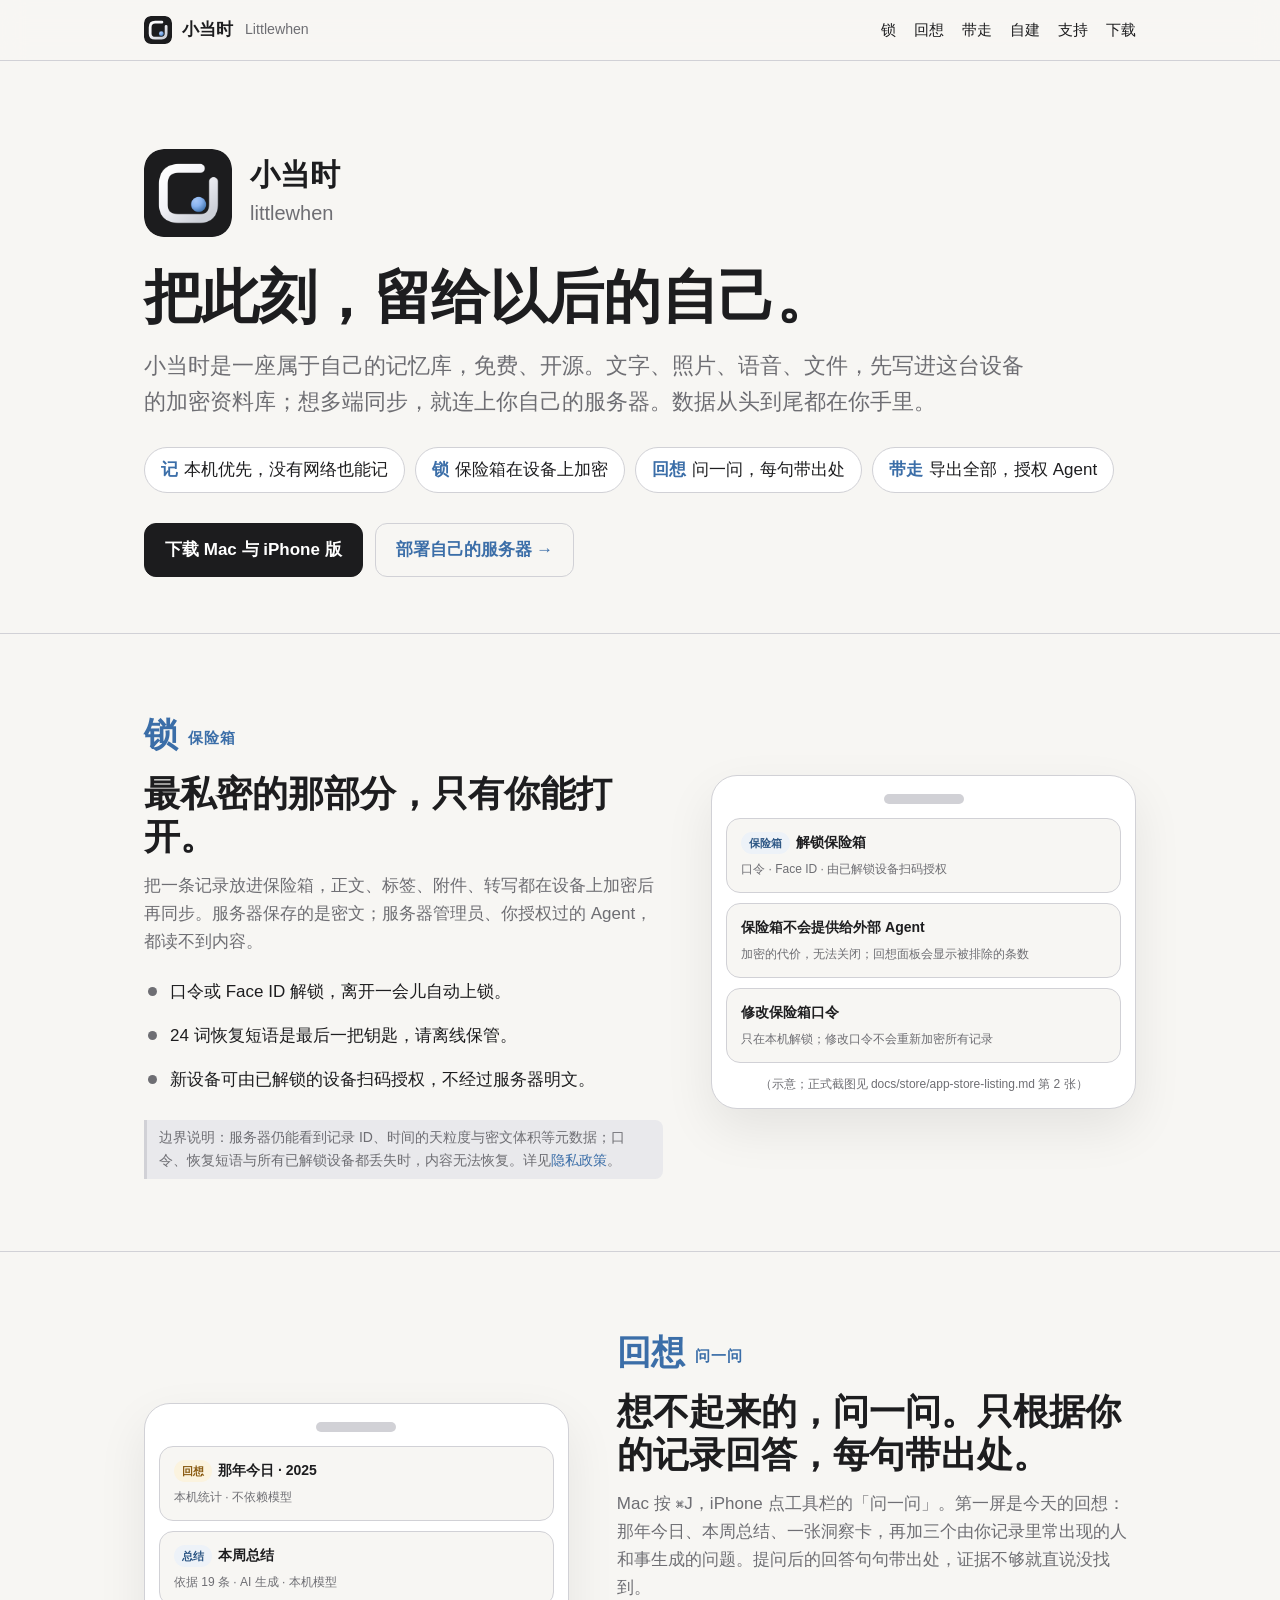
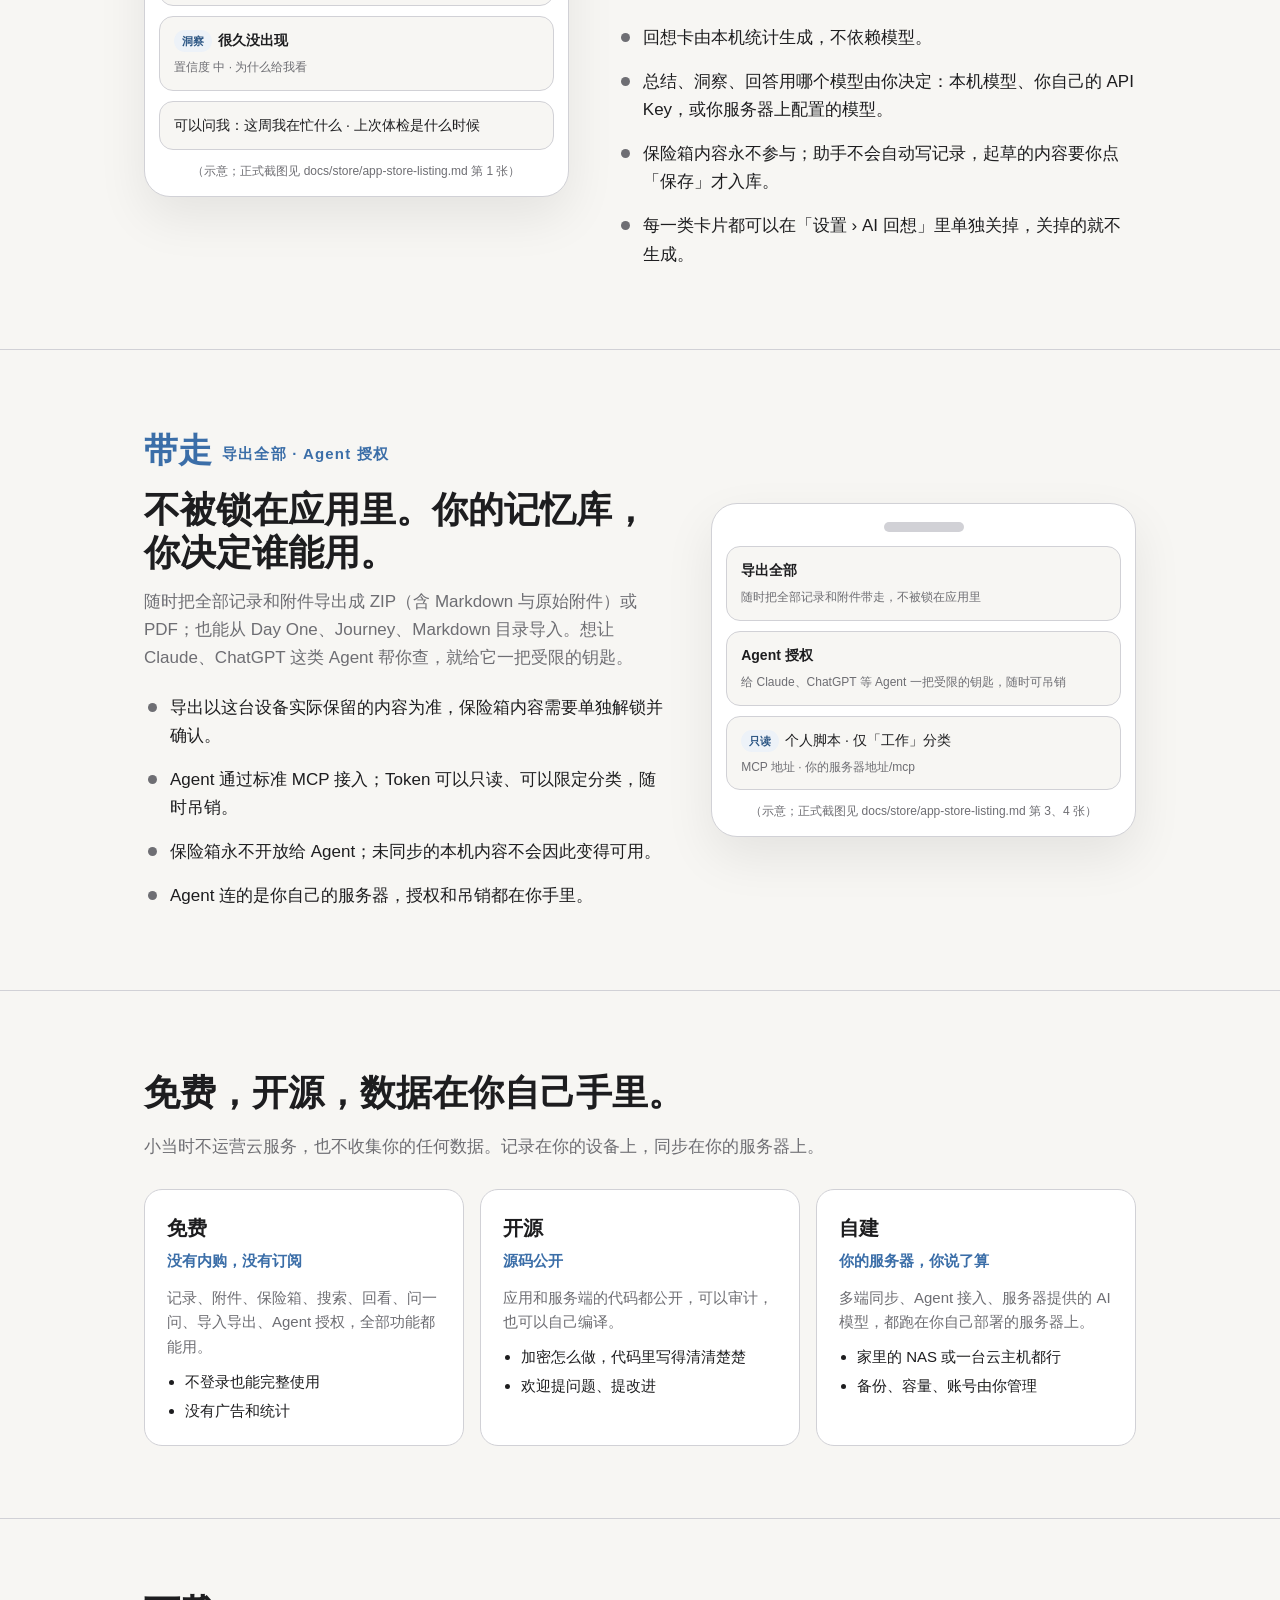
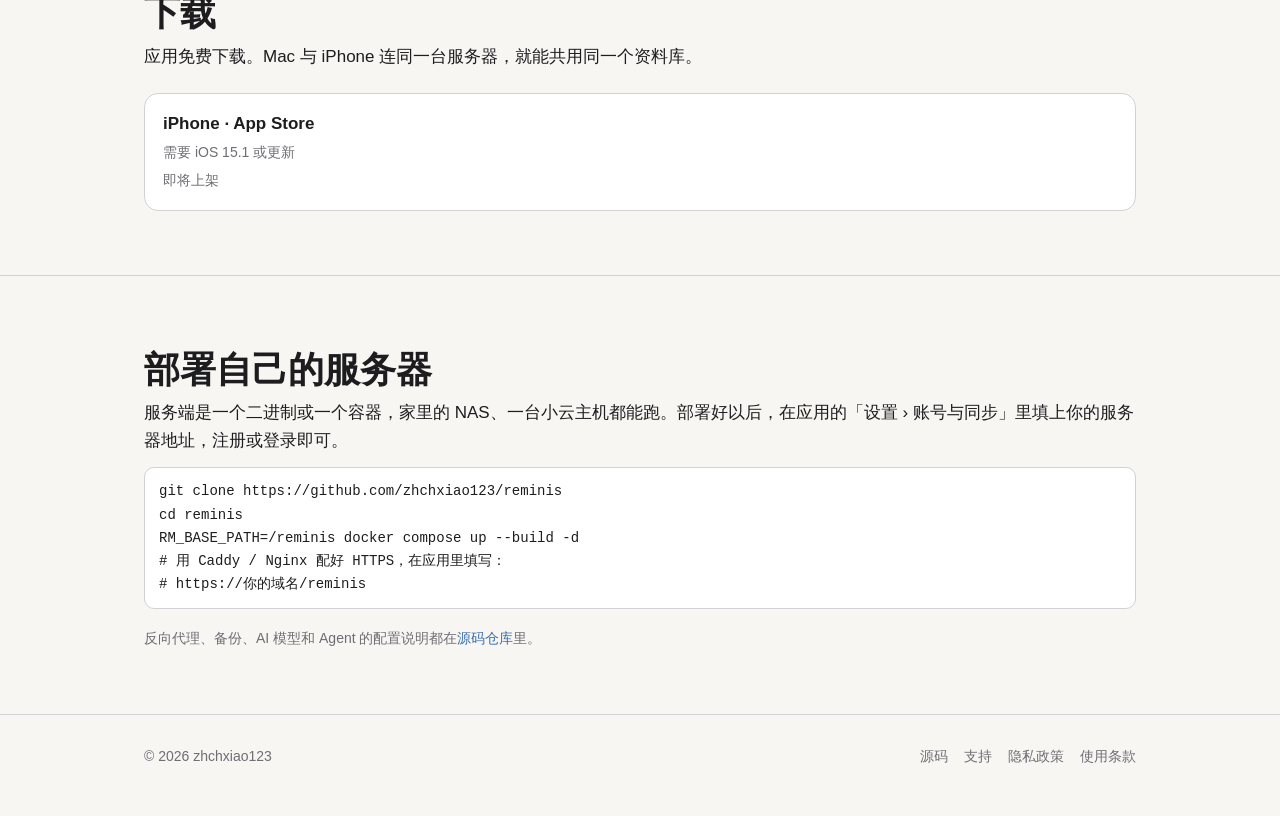
==== index.html @ dd54de1c "publish website from 16c03389" ====
<!doctype html>
<html lang="zh-CN">
<head>
<meta charset="utf-8">
<meta name="viewport" content="width=device-width, initial-scale=1">
<title>小当时 Littlewhen · 属于自己的记忆库</title>
<meta name="description" content="小当时（Littlewhen）是一座属于自己的记忆库：免费、开源，记录先写进本机加密资料库，同步到你自己的服务器。Mac 与 iPhone。">
<link rel="icon" href="assets/littlewhen-favicon.svg" type="image/svg+xml">
<link rel="apple-touch-icon" href="assets/littlewhen-icon-180.png">
<meta property="og:title" content="小当时 Littlewhen">
<meta property="og:image" content="https://zhchxiao123.github.io/littlewhen/assets/littlewhen-og.png">
<meta name="twitter:card" content="summary_large_image">
<link rel="stylesheet" href="style.css">
</head>
<body>

<header class="top">
  <div class="wrap">
    <a class="brand" href="index.html"><img src="assets/littlewhen-favicon.svg" alt="">小当时<small>Littlewhen</small></a>
    <nav>
      <a href="#lock">锁</a>
      <a href="#recall">回想</a>
      <a href="#take">带走</a>
      <a class="optional" href="#selfhost">自建</a>
      <a class="optional" href="support.html">支持</a>
      <a href="#download">下载</a>
    </nav>
  </div>
</header>

<!-- Screen 1 · 记 -->
<section class="hero" id="write">
  <div class="wrap">
    <div class="hero-identity">
      <img src="assets/littlewhen-icon-512.png" alt="" width="88" height="88">
      <div><strong>小当时</strong><span>littlewhen</span></div>
    </div>
    <h1>把此刻，留给以后的自己。</h1>
    <p class="lede">小当时是一座属于自己的记忆库，免费、开源。文字、照片、语音、文件，先写进这台设备的加密资料库；想多端同步，就连上你自己的服务器。数据从头到尾都在你手里。</p>
    <div class="four">
      <a href="#write"><b>记</b>本机优先，没有网络也能记</a>
      <a href="#lock"><b>锁</b>保险箱在设备上加密</a>
      <a href="#recall"><b>回想</b>问一问，每句带出处</a>
      <a href="#take"><b>带走</b>导出全部，授权 Agent</a>
    </div>
    <div class="cta">
      <a class="btn primary" href="#download">下载 Mac 与 iPhone 版</a>
      <a class="btn quiet" href="#selfhost">部署自己的服务器 →</a>
    </div>
  </div>
</section>

<!-- Screen 2 · 锁 -->
<section class="screen" id="lock">
  <div class="wrap">
    <div class="copy">
      <div class="kicker"><b>锁</b>保险箱</div>
      <h2>最私密的那部分，只有你能打开。</h2>
      <p>把一条记录放进保险箱，正文、标签、附件、转写都在设备上加密后再同步。服务器保存的是密文；服务器管理员、你授权过的 Agent，都读不到内容。</p>
      <ul>
        <li>口令或 Face ID 解锁，离开一会儿自动上锁。</li>
        <li>24 词恢复短语是最后一把钥匙，请离线保管。</li>
        <li>新设备可由已解锁的设备扫码授权，不经过服务器明文。</li>
      </ul>
      <div class="boundary">边界说明：服务器仍能看到记录 ID、时间的天粒度与密文体积等元数据；口令、恢复短语与所有已解锁设备都丢失时，内容无法恢复。详见<a href="privacy.html#vault">隐私政策</a>。</div>
    </div>
    <figure class="shot" aria-label="保险箱界面示意">
      <div class="bar"></div>
      <div class="card"><span class="tag">保险箱</span><b>解锁保险箱</b><div class="src">口令 · Face ID · 由已解锁设备扫码授权</div></div>
      <div class="card"><b>保险箱不会提供给外部 Agent</b><div class="src">加密的代价，无法关闭；回想面板会显示被排除的条数</div></div>
      <div class="card"><b>修改保险箱口令</b><div class="src">只在本机解锁；修改口令不会重新加密所有记录</div></div>
      <figcaption class="note">（示意；正式截图见 docs/store/app-store-listing.md 第 2 张）</figcaption>
    </figure>
  </div>
</section>

<!-- Screen 3 · 回想 -->
<section class="screen flip" id="recall">
  <div class="wrap">
    <div class="copy">
      <div class="kicker"><b>回想</b>问一问</div>
      <h2>想不起来的，问一问。只根据你的记录回答，每句带出处。</h2>
      <p>Mac 按 ⌘J，iPhone 点工具栏的「问一问」。第一屏是今天的回想：那年今日、本周总结、一张洞察卡，再加三个由你记录里常出现的人和事生成的问题。提问后的回答句句带出处，证据不够就直说没找到。</p>
      <ul>
        <li>回想卡由本机统计生成，不依赖模型。</li>
        <li>总结、洞察、回答用哪个模型由你决定：本机模型、你自己的 API Key，或你服务器上配置的模型。</li>
        <li>保险箱内容永不参与；助手不会自动写记录，起草的内容要你点「保存」才入库。</li>
        <li>每一类卡片都可以在「设置 › AI 回想」里单独关掉，关掉的就不生成。</li>
      </ul>
    </div>
    <figure class="shot" aria-label="问一问面板示意">
      <div class="bar"></div>
      <div class="card"><span class="tag amber">回想</span><b>那年今日 · 2025</b><div class="src">本机统计 · 不依赖模型</div></div>
      <div class="card"><span class="tag">总结</span><b>本周总结</b><div class="src">依据 19 条 · AI 生成 · 本机模型</div></div>
      <div class="card"><span class="tag">洞察</span><b>很久没出现</b><div class="src">置信度 中 · 为什么给我看</div></div>
      <div class="card">可以问我：这周我在忙什么 · 上次体检是什么时候</div>
      <figcaption class="note">（示意；正式截图见 docs/store/app-store-listing.md 第 1 张）</figcaption>
    </figure>
  </div>
</section>

<!-- Screen 4 · 带走 -->
<section class="screen" id="take">
  <div class="wrap">
    <div class="copy">
      <div class="kicker"><b>带走</b>导出全部 · Agent 授权</div>
      <h2>不被锁在应用里。你的记忆库，你决定谁能用。</h2>
      <p>随时把全部记录和附件导出成 ZIP（含 Markdown 与原始附件）或 PDF；也能从 Day One、Journey、Markdown 目录导入。想让 Claude、ChatGPT 这类 Agent 帮你查，就给它一把受限的钥匙。</p>
      <ul>
        <li>导出以这台设备实际保留的内容为准，保险箱内容需要单独解锁并确认。</li>
        <li>Agent 通过标准 MCP 接入；Token 可以只读、可以限定分类，随时吊销。</li>
        <li>保险箱永不开放给 Agent；未同步的本机内容不会因此变得可用。</li>
        <li>Agent 连的是你自己的服务器，授权和吊销都在你手里。</li>
      </ul>
    </div>
    <figure class="shot" aria-label="导出与 Agent 授权示意">
      <div class="bar"></div>
      <div class="card"><b>导出全部</b><div class="src">随时把全部记录和附件带走，不被锁在应用里</div></div>
      <div class="card"><b>Agent 授权</b><div class="src">给 Claude、ChatGPT 等 Agent 一把受限的钥匙，随时可吊销</div></div>
      <div class="card"><span class="tag">只读</span>个人脚本 · 仅「工作」分类<div class="src">MCP 地址 · 你的服务器地址/mcp</div></div>
      <figcaption class="note">（示意；正式截图见 docs/store/app-store-listing.md 第 3、4 张）</figcaption>
    </figure>
  </div>
</section>

<!-- 免费 · 开源 -->
<section class="plans" id="free">
  <div class="wrap">
    <h2>免费，开源，数据在你自己手里。</h2>
    <p class="intro">小当时不运营云服务，也不收集你的任何数据。记录在你的设备上，同步在你的服务器上。</p>
    <div class="tiers">
      <article class="tier">
        <h3>免费</h3>
        <div class="how">没有内购，没有订阅</div>
        <p>记录、附件、保险箱、搜索、回看、问一问、导入导出、Agent 授权，全部功能都能用。</p>
        <ul><li>不登录也能完整使用</li><li>没有广告和统计</li></ul>
      </article>
      <article class="tier">
        <h3>开源</h3>
        <div class="how">源码公开</div>
        <p>应用和服务端的代码都公开，可以审计，也可以自己编译。</p>
        <ul><li>加密怎么做，代码里写得清清楚楚</li><li>欢迎提问题、提改进</li></ul>
      </article>
      <article class="tier">
        <h3>自建</h3>
        <div class="how">你的服务器，你说了算</div>
        <p>多端同步、Agent 接入、服务器提供的 AI 模型，都跑在你自己部署的服务器上。</p>
        <ul><li>家里的 NAS 或一台云主机都行</li><li>备份、容量、账号由你管理</li></ul>
      </article>
    </div>
  </div>
</section>

<!-- 下载 -->
<section class="download" id="download">
  <div class="wrap">
    <h2>下载</h2>
    <p class="intro">应用免费下载。Mac 与 iPhone 连同一台服务器，就能共用同一个资料库。</p>
    <div class="stores">
      <div class="store"><b>iPhone · App Store</b><span>需要 iOS 15.1 或更新</span><br><span>即将上架</span></div>
    </div>
  </div>
</section>

<section class="selfhost" id="selfhost">
  <div class="wrap">
    <h2>部署自己的服务器</h2>
    <p class="intro">服务端是一个二进制或一个容器，家里的 NAS、一台小云主机都能跑。部署好以后，在应用的「设置 › 账号与同步」里填上你的服务器地址，注册或登录即可。</p>
    <pre>git clone https://github.com/zhchxiao123/reminis
cd reminis
RM_BASE_PATH=/reminis docker compose up --build -d
# 用 Caddy / Nginx 配好 HTTPS，在应用里填写：
# https://你的域名/reminis</pre>
    <p class="fineprint">反向代理、备份、AI 模型和 Agent 的配置说明都在<a href="https://github.com/zhchxiao123/reminis">源码仓库</a>里。</p>
  </div>
</section>

<footer>
  <div class="wrap">
    <span>© 2026 zhchxiao123</span>
    <nav>
      <a href="https://github.com/zhchxiao123/reminis">源码</a>
      <a href="support.html">支持</a>
      <a href="privacy.html">隐私政策</a>
      <a href="terms.html">使用条款</a>
    </nav>
  </div>
</footer>

</body>
</html>
---- style.css ----
/* A 墨 palette (apps/reminis/lib/journal_tokens.dart JournalPalette): black,
   white and grey surfaces, ink primary buttons, one restrained accent (石青)
   for links, selection and badges. */
:root {
  --accent: #3b6ea8;
  --accent-soft: #edf2f8;
  --accent-deep: #2c5684;
  --button: #1c1c1e;
  --on-button: #fff;
  --sel-bg: #e9e9ec;
  --amber: #b06d00;
  --amber-soft: #fbf3df;
  --warn: #8a5b12;
  --muted: #6e6e73;
  --line: #d1d1d6;
  --surface: #fff;
  --bg: #f7f6f3;
  --danger: #d23b2f;
  --ink: #1d1d1f;
  --measure: 72ch;
}
@media (prefers-color-scheme: dark) {
  :root {
    --bg: #141413; --surface: #1c1c1e; --line: #3a3a3c; --ink: #f2f2f7; --muted: #98989d;
    --accent: #8ab4f0; --accent-deep: #a9c8f5; --accent-soft: #1c2a3d;
    --button: #f2f2f7; --on-button: #111; --sel-bg: #2c2c2e;
    --amber: #e3b25a; --amber-soft: #2e2510; --warn: #e3b25a; --danger: #ff6b5e;
  }
}
* { box-sizing: border-box; margin: 0; padding: 0; }
html { scroll-behavior: smooth; }
body {
  font-family: -apple-system, "PingFang SC", "Noto Sans CJK SC", "Hiragino Sans GB", sans-serif;
  background: var(--bg); color: var(--ink); line-height: 1.65; font-size: 17px;
  -webkit-font-smoothing: antialiased;
}
a { color: var(--accent); text-decoration: none; }
a:hover { text-decoration: underline; }
img { max-width: 100%; display: block; }
.wrap { max-width: 1040px; margin: 0 auto; padding: 0 24px; }

/* Header */
.top { position: sticky; top: 0; background: color-mix(in srgb, var(--bg) 88%, transparent); backdrop-filter: blur(12px); border-bottom: .5px solid var(--line); z-index: 10; }
.top .wrap { display: flex; align-items: center; gap: 18px; height: 60px; }
.brand { display: flex; align-items: center; gap: 10px; font-weight: 600; color: var(--ink); }
.brand img { width: 28px; height: 28px; border-radius: 7px; }
.brand small { color: var(--muted); font-weight: 400; margin-left: 2px; }
.top nav { margin-left: auto; display: flex; gap: 18px; font-size: 15px; }
.top nav a { color: var(--ink); }
@media (max-width: 640px) {
  .top nav a.optional, .top .brand small { display: none; }
}

/* Hero */
.hero { padding: 88px 0 56px; }
.hero-identity { display: flex; align-items: center; gap: 18px; margin-bottom: 28px; }
.hero-identity img { width: 88px; height: 88px; border-radius: 20px; }
.hero-identity strong { display: block; font-size: 30px; line-height: 1.25; font-weight: 600; }
.hero-identity span { display: block; margin-top: 3px; color: var(--muted); font-size: 20px; }
.hero h1 { font-size: clamp(34px, 6vw, 58px); line-height: 1.12; letter-spacing: -.01em; font-weight: 700; text-wrap: balance; }
.hero h1 em { font-style: normal; color: var(--accent); }
.hero .lede { font-size: clamp(18px, 2.4vw, 22px); color: var(--muted); max-width: var(--measure); margin-top: 18px; }
.hero .four { display: flex; flex-wrap: wrap; gap: 10px; margin-top: 26px; }
.hero .four a { background: var(--surface); border: .5px solid var(--line); border-radius: 999px; padding: 8px 16px; color: var(--ink); font-weight: 500; }
.hero .four a b { color: var(--accent); margin-right: 6px; }
.cta { display: flex; flex-wrap: wrap; gap: 12px; margin-top: 30px; align-items: center; }
.btn { display: inline-flex; align-items: center; gap: 8px; border-radius: 12px; padding: 12px 20px; font-weight: 600; border: 1px solid var(--line); }
.btn.primary { background: var(--button); border-color: var(--button); color: var(--on-button); }
.btn.primary:hover { opacity: .86; text-decoration: none; }
.btn.quiet { color: var(--accent); background: transparent; }
.placeholder { font-size: 13px; color: var(--muted); border: 1px dashed var(--amber); background: var(--amber-soft); border-radius: 8px; padding: 4px 10px; }

/* Screens */
.screen { padding: 72px 0; border-top: .5px solid var(--line); }
.screen .wrap { display: grid; grid-template-columns: 1.1fr .9fr; gap: 48px; align-items: center; }
.screen.flip .wrap { grid-template-columns: .9fr 1.1fr; }
.screen.flip .copy { order: 2; }
@media (max-width: 820px) { .screen .wrap, .screen.flip .wrap { grid-template-columns: 1fr; } .screen.flip .copy { order: 0; } }
.kicker { color: var(--accent); font-weight: 700; font-size: 15px; letter-spacing: .08em; }
.kicker b { font-size: 34px; letter-spacing: 0; margin-right: 10px; vertical-align: -3px; }
.screen h2 { font-size: clamp(26px, 3.6vw, 36px); line-height: 1.2; margin-top: 10px; }
.screen p { color: var(--muted); margin-top: 14px; max-width: var(--measure); }
.screen ul { margin-top: 14px; padding-left: 0; list-style: none; }
.screen li { padding: 8px 0 8px 26px; position: relative; }
.screen li::before { content: ""; position: absolute; left: 4px; top: 17px; width: 9px; height: 9px; border-radius: 50%; background: var(--muted); }
.boundary { margin-top: 18px; font-size: 14px; color: var(--muted); border-left: 3px solid var(--line); padding: 6px 12px; background: var(--sel-bg); border-radius: 0 8px 8px 0; }

/* Device frame placeholder for product shots */
.shot { background: var(--surface); border: .5px solid var(--line); border-radius: 26px; padding: 14px; box-shadow: 0 20px 50px rgba(0, 0, 0, .08); }
.shot .bar { height: 10px; width: 80px; border-radius: 5px; background: var(--line); margin: 4px auto 14px; }
.shot .card { border: .5px solid var(--line); border-radius: 14px; padding: 12px 14px; margin-top: 10px; font-size: 14px; background: var(--bg); }
.shot .tag { display: inline-block; font-size: 11px; font-weight: 700; padding: 2px 8px; border-radius: 999px; background: var(--accent-soft); color: var(--accent-deep); margin-right: 6px; }
.shot .tag.amber { background: var(--amber-soft); color: var(--warn); }
.shot .src { color: var(--muted); font-size: 12px; margin-top: 6px; }
.shot .note { text-align: center; color: var(--muted); font-size: 12px; margin-top: 12px; }

/* Plans */
.plans { padding: 72px 0; border-top: .5px solid var(--line); }
.plans h2, .download h2, .selfhost h2 { font-size: clamp(26px, 3.6vw, 36px); }
.plans .intro { color: var(--muted); margin-top: 10px; max-width: var(--measure); }
.tiers { display: grid; grid-template-columns: repeat(3, 1fr); gap: 16px; margin-top: 28px; }
@media (max-width: 820px) { .tiers { grid-template-columns: 1fr; } }
.tier { background: var(--surface); border: .5px solid var(--line); border-radius: 18px; padding: 22px; }
.tier h3 { font-size: 20px; }
.tier .how { color: var(--accent); font-weight: 600; margin-top: 4px; font-size: 15px; }
.tier p { color: var(--muted); margin-top: 12px; font-size: 15px; }
.tier ul { margin-top: 10px; padding-left: 18px; font-size: 15px; }
.tier li { margin-top: 4px; }
.fineprint { font-size: 14px; color: var(--muted); margin-top: 18px; }

/* Download + self-host */
.download, .selfhost { padding: 64px 0; border-top: .5px solid var(--line); }
.stores { display: flex; flex-wrap: wrap; gap: 14px; margin-top: 22px; }
.store { background: var(--surface); border: .5px solid var(--line); border-radius: 14px; padding: 16px 18px; min-width: 240px; flex: 1; }
.store b { display: block; }
.store span { color: var(--muted); font-size: 14px; }
code, pre { font-family: ui-monospace, SFMono-Regular, Menlo, monospace; font-size: 14px; }
pre { background: var(--surface); border: .5px solid var(--line); border-radius: 10px; padding: 12px 14px; overflow: auto; margin-top: 12px; }

/* Documents (privacy / terms / support) */
.doc { padding: 56px 0 80px; }
.doc .wrap { max-width: 780px; }
.doc h1 { font-size: clamp(30px, 4.5vw, 40px); line-height: 1.2; }
.doc h2 { font-size: 22px; margin-top: 40px; }
.doc h3 { font-size: 17px; margin-top: 22px; }
.doc p, .doc li { margin-top: 10px; }
.doc ul, .doc ol { padding-left: 22px; }
.doc .meta { color: var(--muted); font-size: 14px; margin-top: 8px; }
.doc table { border-collapse: collapse; width: 100%; margin-top: 14px; font-size: 15px; }
.doc th, .doc td { text-align: left; border-bottom: .5px solid var(--line); padding: 8px 6px; vertical-align: top; }
.doc th { color: var(--muted); font-weight: 600; }
.review { background: var(--amber-soft); border: 1px solid var(--amber); color: #5a420c; border-radius: 12px; padding: 12px 16px; margin-top: 20px; font-size: 15px; }
@media (prefers-color-scheme: dark) { .review { color: #f1d9a3; } }
.fill { background: var(--amber-soft); border-bottom: 1px dashed var(--amber); padding: 0 3px; }
details { border: .5px solid var(--line); border-radius: 12px; background: var(--surface); padding: 12px 16px; margin-top: 10px; }
summary { cursor: pointer; font-weight: 600; }
details p { color: var(--muted); }

footer { border-top: .5px solid var(--line); padding: 30px 0 48px; color: var(--muted); font-size: 14px; }
footer .wrap { display: flex; flex-wrap: wrap; gap: 14px 22px; align-items: center; }
footer nav { display: flex; flex-wrap: wrap; gap: 16px; margin-left: auto; }
footer a { color: var(--muted); }
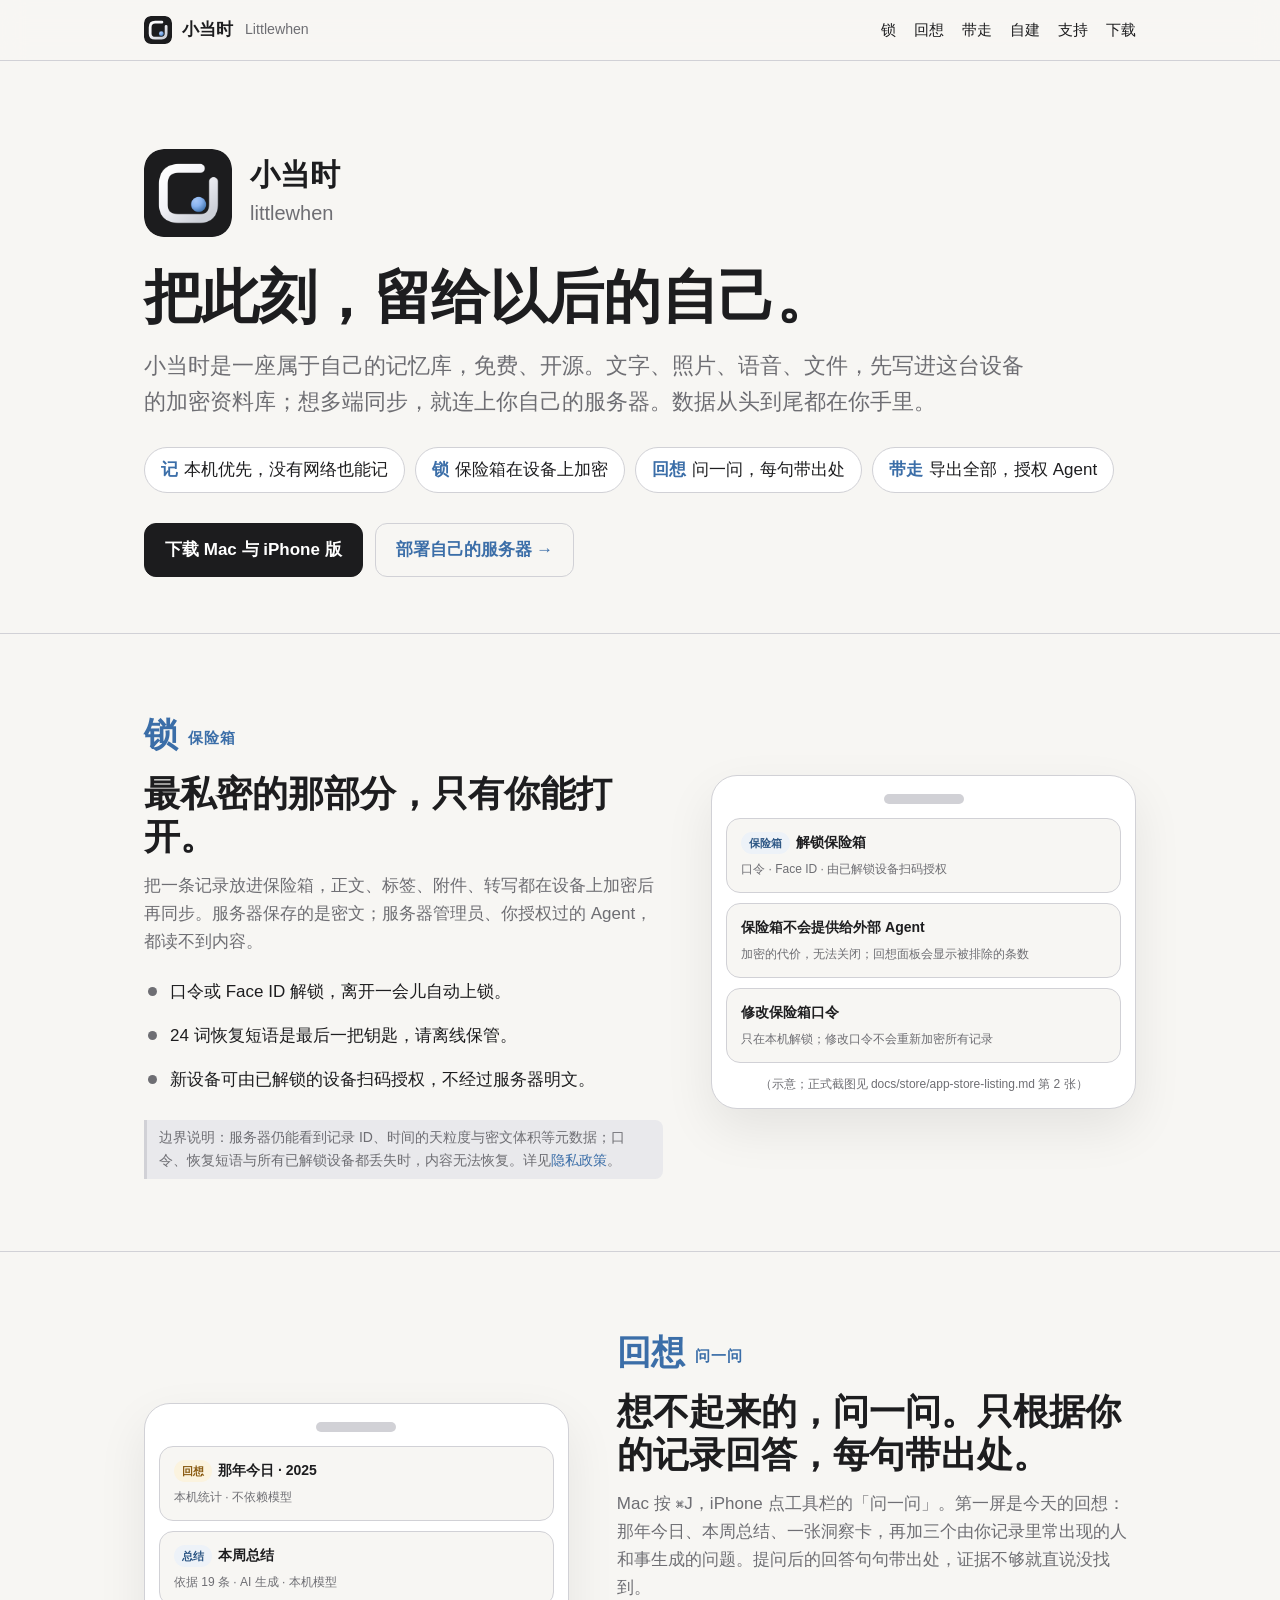
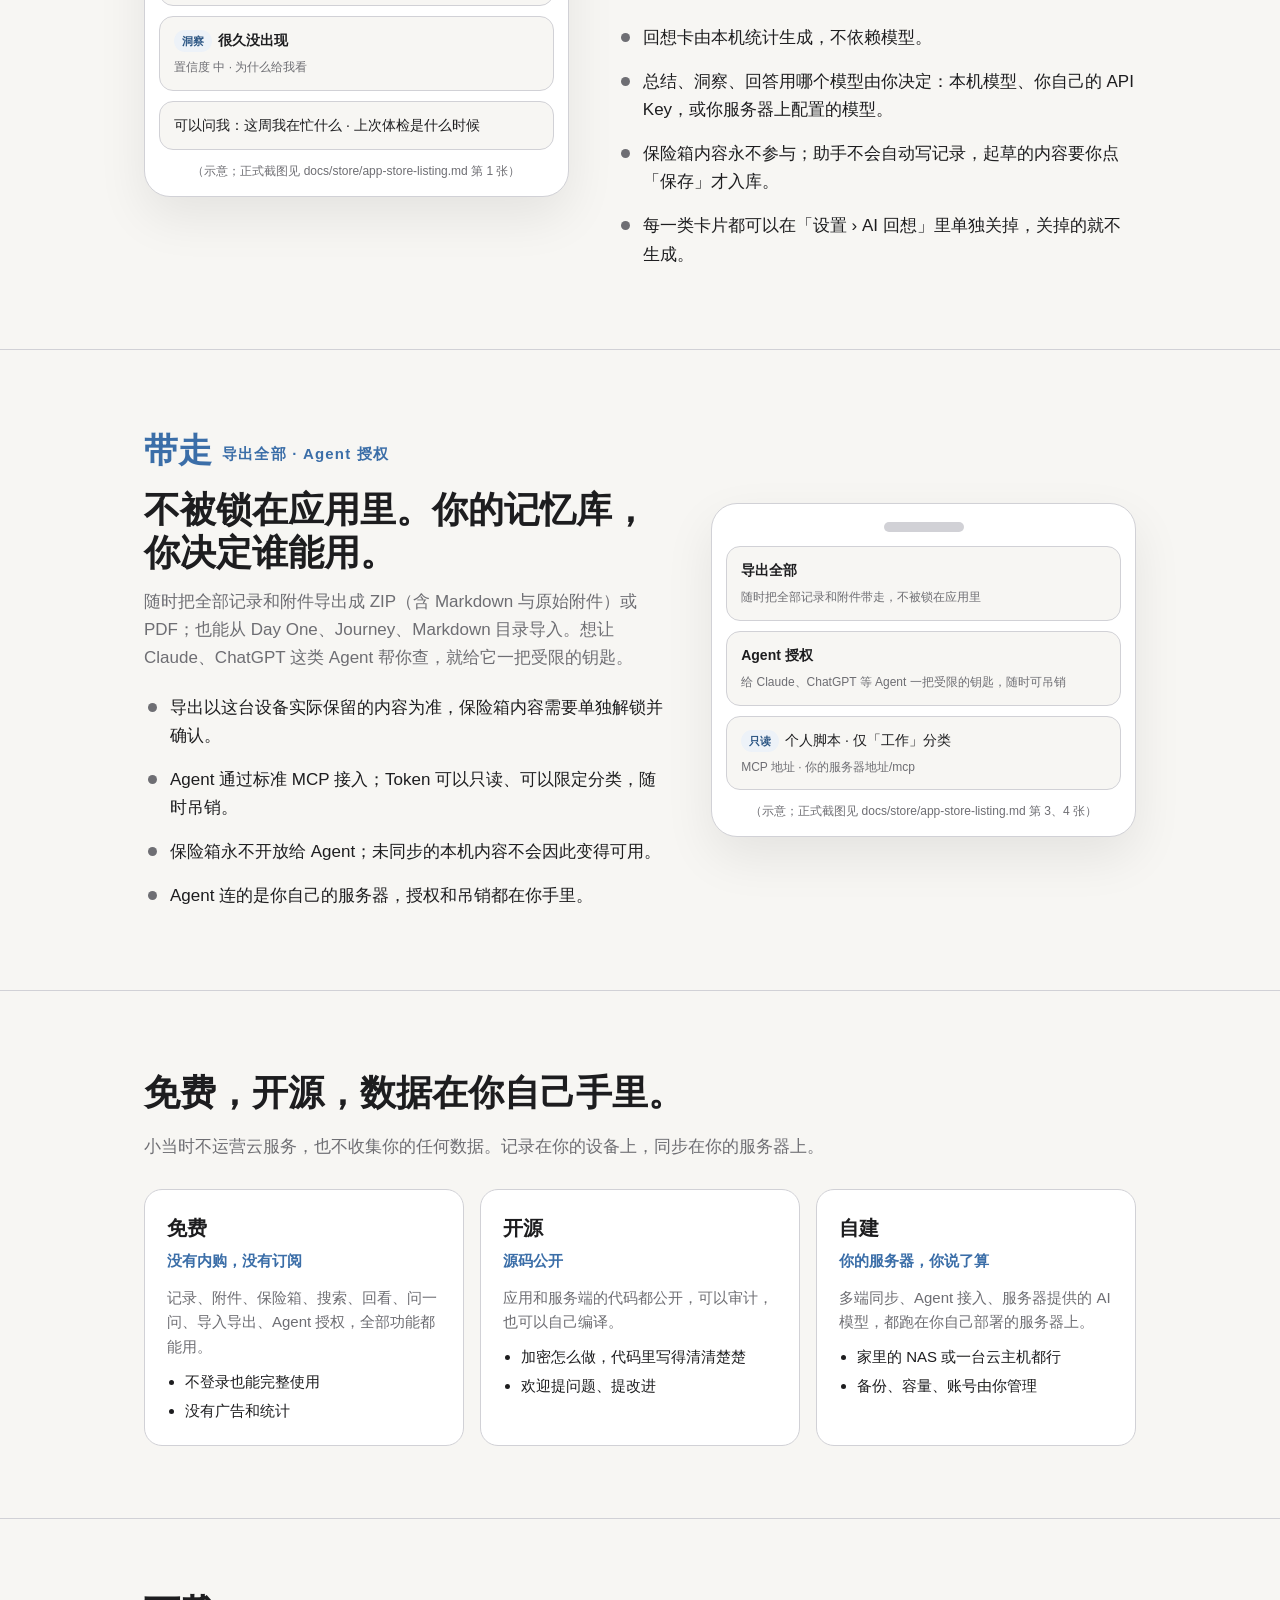
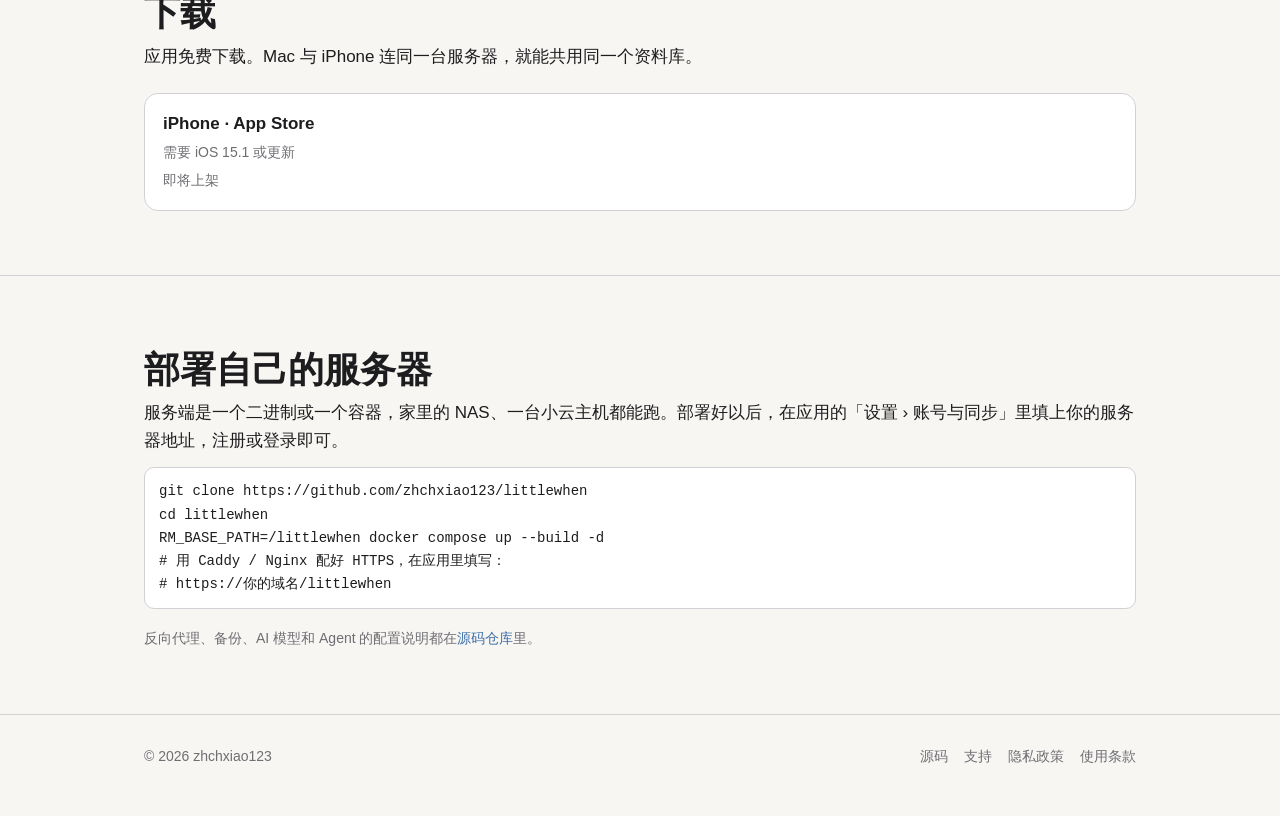
==== commit 71cfb955: "publish website from 4df20c44" ====
--- a/index.html
+++ b/index.html
@@ -166,12 +166,12 @@
   <div class="wrap">
     <h2>部署自己的服务器</h2>
     <p class="intro">服务端是一个二进制或一个容器，家里的 NAS、一台小云主机都能跑。部署好以后，在应用的「设置 › 账号与同步」里填上你的服务器地址，注册或登录即可。</p>
-    <pre>git clone https://github.com/zhchxiao123/reminis
-cd reminis
-RM_BASE_PATH=/reminis docker compose up --build -d
+    <pre>git clone https://github.com/zhchxiao123/littlewhen
+cd littlewhen
+RM_BASE_PATH=/littlewhen docker compose up --build -d
 # 用 Caddy / Nginx 配好 HTTPS，在应用里填写：
-# https://你的域名/reminis</pre>
-    <p class="fineprint">反向代理、备份、AI 模型和 Agent 的配置说明都在<a href="https://github.com/zhchxiao123/reminis">源码仓库</a>里。</p>
+# https://你的域名/littlewhen</pre>
+    <p class="fineprint">反向代理、备份、AI 模型和 Agent 的配置说明都在<a href="https://github.com/zhchxiao123/littlewhen">源码仓库</a>里。</p>
   </div>
 </section>
 
@@ -179,7 +179,7 @@
   <div class="wrap">
     <span>© 2026 zhchxiao123</span>
     <nav>
-      <a href="https://github.com/zhchxiao123/reminis">源码</a>
+      <a href="https://github.com/zhchxiao123/littlewhen">源码</a>
       <a href="support.html">支持</a>
       <a href="privacy.html">隐私政策</a>
       <a href="terms.html">使用条款</a>
